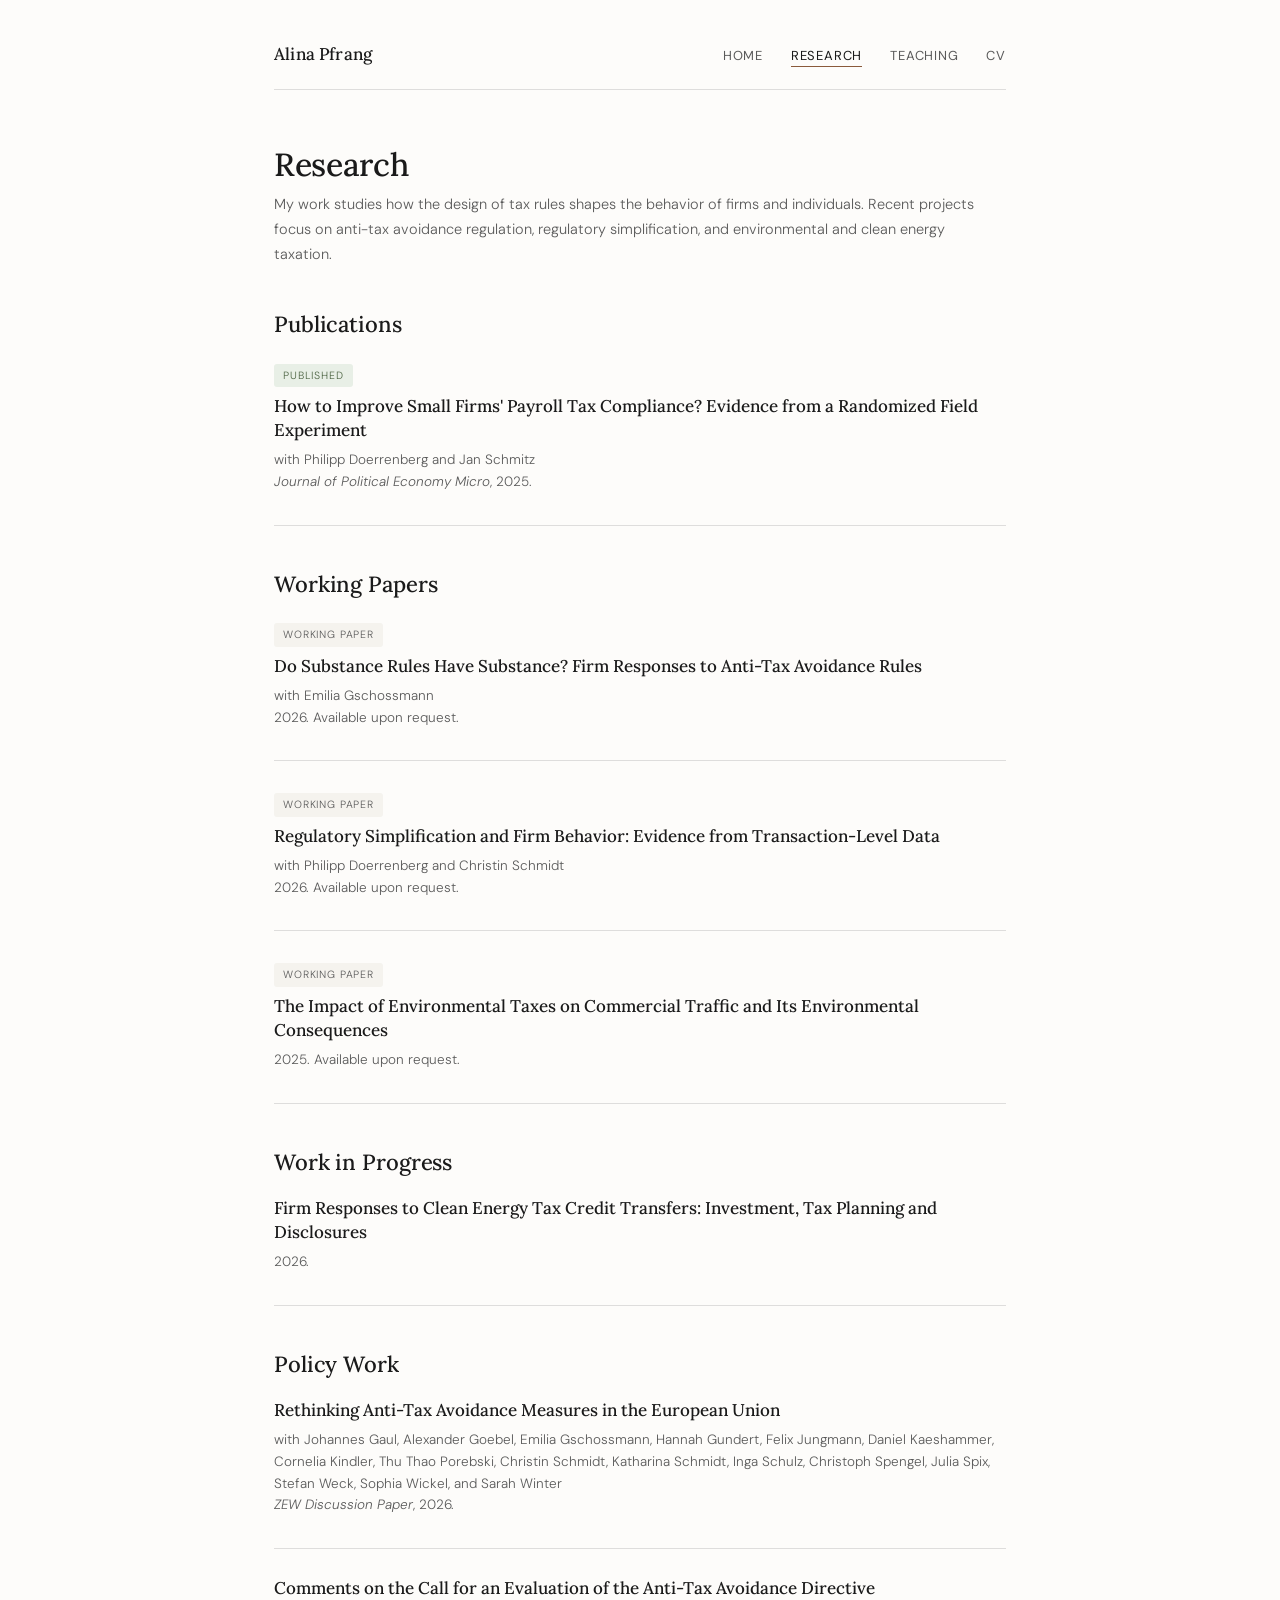
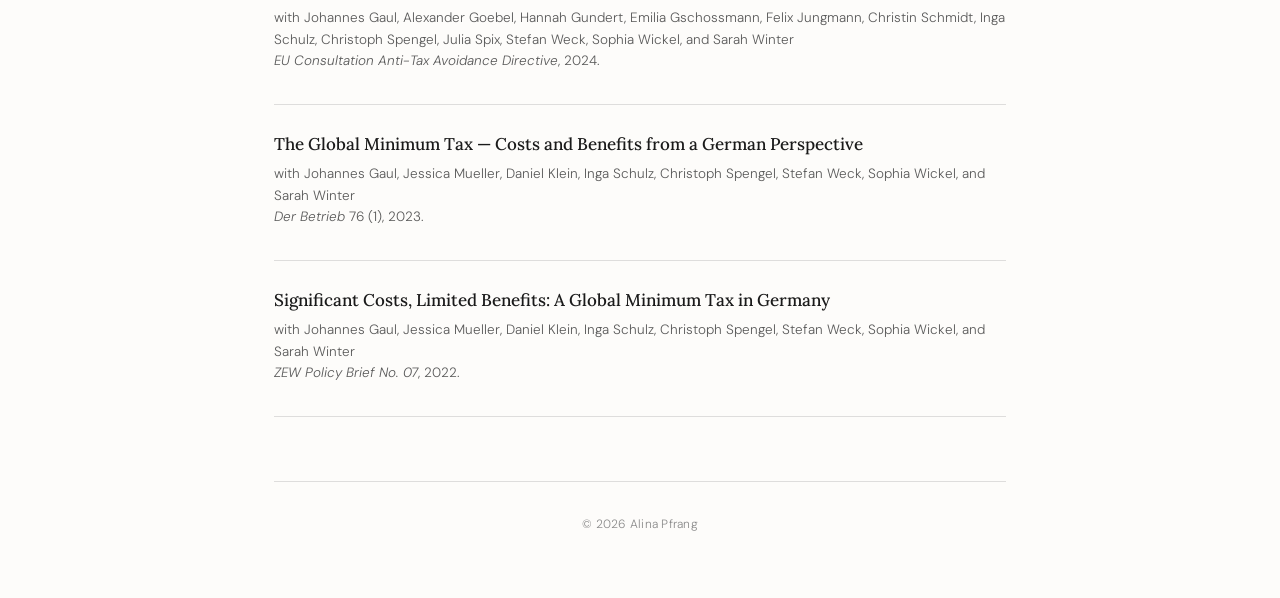
==== research.html @ 9f06b7e9 "Add files via upload" ====
<!DOCTYPE html>
<html lang="en">
<head>
  <meta charset="UTF-8">
  <meta name="viewport" content="width=device-width, initial-scale=1.0">
  <title>Research — Alina Pfrang</title>
  <meta name="description" content="Research and publications by Alina Pfrang on tax accounting, anti-tax avoidance, regulatory simplification, and environmental taxation.">
  <link rel="stylesheet" href="style.css">
</head>
<body>
  <div class="container">
    <nav>
      <a href="index.html" class="nav-name">Alina Pfrang</a>
      <ul class="nav-links">
        <li><a href="index.html">Home</a></li>
        <li><a href="research.html" class="active">Research</a></li>
        <li><a href="teaching.html">Teaching</a></li>
        <li><a href="assets/CV_AlinaPfrang.pdf" target="_blank">CV</a></li>
      </ul>
    </nav>

    <h1>Research</h1>
    <p class="section-intro">
      My work studies how the design of tax rules shapes the behavior of firms
      and individuals. Recent projects focus on anti-tax avoidance regulation,
      regulatory simplification, and environmental and clean energy taxation.
    </p>

    <h2>Publications</h2>

    <div class="paper">
      <span class="paper-status published">Published</span>
      <h3 class="paper-title" style="font-size:17px; color:var(--text-primary); text-transform:none; letter-spacing:0; font-family:'Lora',serif; font-weight:500; margin-top:0;">
        How to Improve Small Firms' Payroll Tax Compliance? Evidence from a Randomized Field Experiment
      </h3>
      <p class="paper-meta">
        with Philipp Doerrenberg and Jan Schmitz<br>
        <em>Journal of Political Economy Micro</em>, 2025.
      </p>
    </div>

    <h2>Working Papers</h2>

    <div class="paper">
      <span class="paper-status">Working paper</span>
      <h3 class="paper-title" style="font-size:17px; color:var(--text-primary); text-transform:none; letter-spacing:0; font-family:'Lora',serif; font-weight:500; margin-top:0;">
        Do Substance Rules Have Substance? Firm Responses to Anti-Tax Avoidance Rules
      </h3>
      <p class="paper-meta">
        with Emilia Gschossmann<br>
        2026. Available upon request.
      </p>
    </div>

    <div class="paper">
      <span class="paper-status">Working paper</span>
      <h3 class="paper-title" style="font-size:17px; color:var(--text-primary); text-transform:none; letter-spacing:0; font-family:'Lora',serif; font-weight:500; margin-top:0;">
        Regulatory Simplification and Firm Behavior: Evidence from Transaction-Level Data
      </h3>
      <p class="paper-meta">
        with Philipp Doerrenberg and Christin Schmidt<br>
        2026. Available upon request.
      </p>
    </div>

    <div class="paper">
      <span class="paper-status">Working paper</span>
      <h3 class="paper-title" style="font-size:17px; color:var(--text-primary); text-transform:none; letter-spacing:0; font-family:'Lora',serif; font-weight:500; margin-top:0;">
        The Impact of Environmental Taxes on Commercial Traffic and Its Environmental Consequences
      </h3>
      <p class="paper-meta">
        2025. Available upon request.
      </p>
    </div>

    <h2>Work in Progress</h2>

    <div class="paper">
      <h3 class="paper-title" style="font-size:17px; color:var(--text-primary); text-transform:none; letter-spacing:0; font-family:'Lora',serif; font-weight:500; margin-top:0;">
        Firm Responses to Clean Energy Tax Credit Transfers: Investment, Tax Planning and Disclosures
      </h3>
      <p class="paper-meta">2026.</p>
    </div>

    <h2>Policy Work</h2>

    <div class="paper">
      <h3 class="paper-title" style="font-size:17px; color:var(--text-primary); text-transform:none; letter-spacing:0; font-family:'Lora',serif; font-weight:500; margin-top:0;">
        Rethinking Anti-Tax Avoidance Measures in the European Union
      </h3>
      <p class="paper-meta">
        with Johannes Gaul, Alexander Goebel, Emilia Gschossmann, Hannah Gundert, Felix Jungmann, Daniel Kaeshammer, Cornelia Kindler, Thu Thao Porebski, Christin Schmidt, Katharina Schmidt, Inga Schulz, Christoph Spengel, Julia Spix, Stefan Weck, Sophia Wickel, and Sarah Winter<br>
        <em>ZEW Discussion Paper</em>, 2026.
      </p>
    </div>

    <div class="paper">
      <h3 class="paper-title" style="font-size:17px; color:var(--text-primary); text-transform:none; letter-spacing:0; font-family:'Lora',serif; font-weight:500; margin-top:0;">
        Comments on the Call for an Evaluation of the Anti-Tax Avoidance Directive
      </h3>
      <p class="paper-meta">
        with Johannes Gaul, Alexander Goebel, Hannah Gundert, Emilia Gschossmann, Felix Jungmann, Christin Schmidt, Inga Schulz, Christoph Spengel, Julia Spix, Stefan Weck, Sophia Wickel, and Sarah Winter<br>
        <em>EU Consultation Anti-Tax Avoidance Directive</em>, 2024.
      </p>
    </div>

    <div class="paper">
      <h3 class="paper-title" style="font-size:17px; color:var(--text-primary); text-transform:none; letter-spacing:0; font-family:'Lora',serif; font-weight:500; margin-top:0;">
        The Global Minimum Tax — Costs and Benefits from a German Perspective
      </h3>
      <p class="paper-meta">
        with Johannes Gaul, Jessica Mueller, Daniel Klein, Inga Schulz, Christoph Spengel, Stefan Weck, Sophia Wickel, and Sarah Winter<br>
        <em>Der Betrieb</em> 76 (1), 2023.
      </p>
    </div>

    <div class="paper">
      <h3 class="paper-title" style="font-size:17px; color:var(--text-primary); text-transform:none; letter-spacing:0; font-family:'Lora',serif; font-weight:500; margin-top:0;">
        Significant Costs, Limited Benefits: A Global Minimum Tax in Germany
      </h3>
      <p class="paper-meta">
        with Johannes Gaul, Jessica Mueller, Daniel Klein, Inga Schulz, Christoph Spengel, Stefan Weck, Sophia Wickel, and Sarah Winter<br>
        <em>ZEW Policy Brief No. 07</em>, 2022.
      </p>
    </div>

    <footer>
      © 2026 Alina Pfrang
    </footer>
  </div>
</body>
</html>
---- style.css ----
/* ============================================
   Alina Pfrang — Personal Website
   Typography: Lora (serif) + DM Sans (sans-serif)
   ============================================ */

@import url('https://fonts.googleapis.com/css2?family=Lora:ital,wght@0,400;0,500;1,400&family=DM+Sans:wght@300;400;500&display=swap');

:root {
  --text-primary: #1a1a1a;
  --text-secondary: #5a5a5a;
  --text-tertiary: #8a8a8a;
  --border: rgba(0, 0, 0, 0.12);
  --border-strong: rgba(0, 0, 0, 0.25);
  --bg: #fdfcfa;
  --bg-soft: #f5f3ee;
  --accent: #8a5a3b;
}

* {
  box-sizing: border-box;
  margin: 0;
  padding: 0;
}

html { scroll-behavior: smooth; }

body {
  font-family: 'DM Sans', sans-serif;
  font-weight: 300;
  font-size: 16px;
  line-height: 1.7;
  color: var(--text-primary);
  background: var(--bg);
  -webkit-font-smoothing: antialiased;
  -moz-osx-font-smoothing: grayscale;
}

.container {
  max-width: 780px;
  margin: 0 auto;
  padding: 2.5rem 1.5rem 4rem;
}

/* ---------- Navigation ---------- */
nav {
  display: flex;
  align-items: center;
  justify-content: space-between;
  margin-bottom: 3.5rem;
  padding-bottom: 1.25rem;
  border-bottom: 1px solid var(--border);
  flex-wrap: wrap;
  gap: 1rem;
}

.nav-name {
  font-family: 'Lora', serif;
  font-size: 17px;
  font-weight: 500;
  letter-spacing: 0.01em;
  text-decoration: none;
  color: var(--text-primary);
}

.nav-links {
  display: flex;
  gap: 1.75rem;
  list-style: none;
}

.nav-links a {
  font-size: 13px;
  font-weight: 400;
  color: var(--text-secondary);
  text-decoration: none;
  letter-spacing: 0.06em;
  text-transform: uppercase;
  transition: color 0.15s;
  padding-bottom: 2px;
  border-bottom: 1px solid transparent;
}

.nav-links a:hover { color: var(--text-primary); }
.nav-links a.active {
  color: var(--text-primary);
  border-bottom-color: var(--accent);
}

/* ---------- Typography ---------- */
h1 {
  font-family: 'Lora', serif;
  font-size: 32px;
  font-weight: 500;
  line-height: 1.2;
  margin-bottom: 0.5rem;
  letter-spacing: -0.01em;
}

h2 {
  font-family: 'Lora', serif;
  font-size: 22px;
  font-weight: 500;
  margin-bottom: 1rem;
  margin-top: 2.5rem;
  letter-spacing: -0.005em;
}

h3 {
  font-family: 'DM Sans', sans-serif;
  font-size: 11px;
  font-weight: 500;
  letter-spacing: 0.12em;
  text-transform: uppercase;
  color: var(--text-secondary);
  margin-bottom: 1rem;
  margin-top: 2rem;
}

p {
  margin-bottom: 1.1rem;
  font-size: 15.5px;
}

a {
  color: var(--text-primary);
  text-decoration: underline;
  text-decoration-color: var(--border-strong);
  text-underline-offset: 3px;
  text-decoration-thickness: 1px;
  transition: text-decoration-color 0.15s;
}

a:hover { text-decoration-color: var(--accent); }

/* ---------- Home page hero ---------- */
.hero {
  display: grid;
  grid-template-columns: 1fr 220px;
  gap: 3rem;
  align-items: start;
  margin-bottom: 2rem;
}

.position {
  font-size: 14px;
  color: var(--text-secondary);
  line-height: 1.65;
  margin-bottom: 2rem;
}

.position span { display: block; }

.about-text {
  font-size: 16px;
  line-height: 1.8;
  margin-bottom: 1.5rem;
}

.interests {
  font-size: 14px;
  color: var(--text-secondary);
  margin-bottom: 2rem;
  padding-left: 1rem;
  border-left: 2px solid var(--bg-soft);
}

.interests strong {
  color: var(--text-primary);
  font-weight: 500;
}

.links {
  display: flex;
  flex-wrap: wrap;
  gap: 0.6rem;
}

.link-pill {
  font-family: 'DM Sans', sans-serif;
  font-size: 12px;
  font-weight: 400;
  letter-spacing: 0.04em;
  padding: 6px 14px;
  border: 1px solid var(--border-strong);
  border-radius: 20px;
  color: var(--text-secondary);
  text-decoration: none;
  transition: all 0.15s;
  background: transparent;
}

.link-pill:hover {
  color: var(--text-primary);
  border-color: var(--accent);
  background: var(--bg-soft);
}

/* ---------- Photo column ---------- */
.photo-col {
  display: flex;
  flex-direction: column;
  align-items: center;
  gap: 1.25rem;
}

.photo-frame {
  width: 100%;
  aspect-ratio: 4 / 5;
  border-radius: 4px;
  overflow: hidden;
  background: var(--bg-soft);
}

.photo-frame img {
  width: 100%;
  height: 100%;
  object-fit: cover;
  display: block;
}

.contact-mini {
  font-size: 12.5px;
  color: var(--text-secondary);
  text-align: center;
  line-height: 1.7;
}

.contact-mini a {
  color: var(--text-secondary);
  text-decoration: none;
}

.contact-mini a:hover { color: var(--text-primary); }

/* ---------- Research / Teaching lists ---------- */
.paper {
  margin-bottom: 1.75rem;
  padding-bottom: 1.5rem;
  border-bottom: 1px solid var(--border);
}

.paper:last-child {
  border-bottom: none;
}

.paper-title {
  font-family: 'Lora', serif;
  font-size: 17px;
  font-weight: 500;
  line-height: 1.4;
  margin-bottom: 0.4rem;
  color: var(--text-primary);
}

.paper-meta {
  font-size: 13.5px;
  color: var(--text-secondary);
  margin-bottom: 0.5rem;
  line-height: 1.6;
}

.paper-status {
  display: inline-block;
  font-family: 'DM Sans', sans-serif;
  font-size: 10.5px;
  letter-spacing: 0.08em;
  text-transform: uppercase;
  padding: 3px 9px;
  background: var(--bg-soft);
  border-radius: 3px;
  color: var(--text-secondary);
  margin-bottom: 0.5rem;
}

.paper-status.published {
  background: #e8efe6;
  color: #4a6240;
}

.section-intro {
  font-size: 14.5px;
  color: var(--text-secondary);
  margin-bottom: 2rem;
  line-height: 1.7;
}

ul.simple-list {
  list-style: none;
  padding: 0;
}

ul.simple-list li {
  font-size: 14.5px;
  padding: 0.7rem 0;
  border-bottom: 1px solid var(--border);
  color: var(--text-primary);
  line-height: 1.6;
}

ul.simple-list li:last-child { border-bottom: none; }

ul.simple-list .item-meta {
  display: block;
  font-size: 13px;
  color: var(--text-secondary);
  margin-top: 2px;
}

/* ---------- Footer ---------- */
footer {
  margin-top: 4rem;
  padding-top: 2rem;
  border-top: 1px solid var(--border);
  font-size: 12px;
  color: var(--text-tertiary);
  text-align: center;
  letter-spacing: 0.02em;
}

/* ---------- Responsive ---------- */
@media (max-width: 640px) {
  .container {
    padding: 1.5rem 1.25rem 3rem;
  }
  .hero {
    grid-template-columns: 1fr;
    gap: 2rem;
  }
  .photo-col {
    order: -1;
    max-width: 200px;
    margin: 0 auto;
  }
  h1 { font-size: 28px; }
  h2 { font-size: 20px; }
  nav {
    margin-bottom: 2rem;
  }
  .nav-links {
    gap: 1.25rem;
  }
}
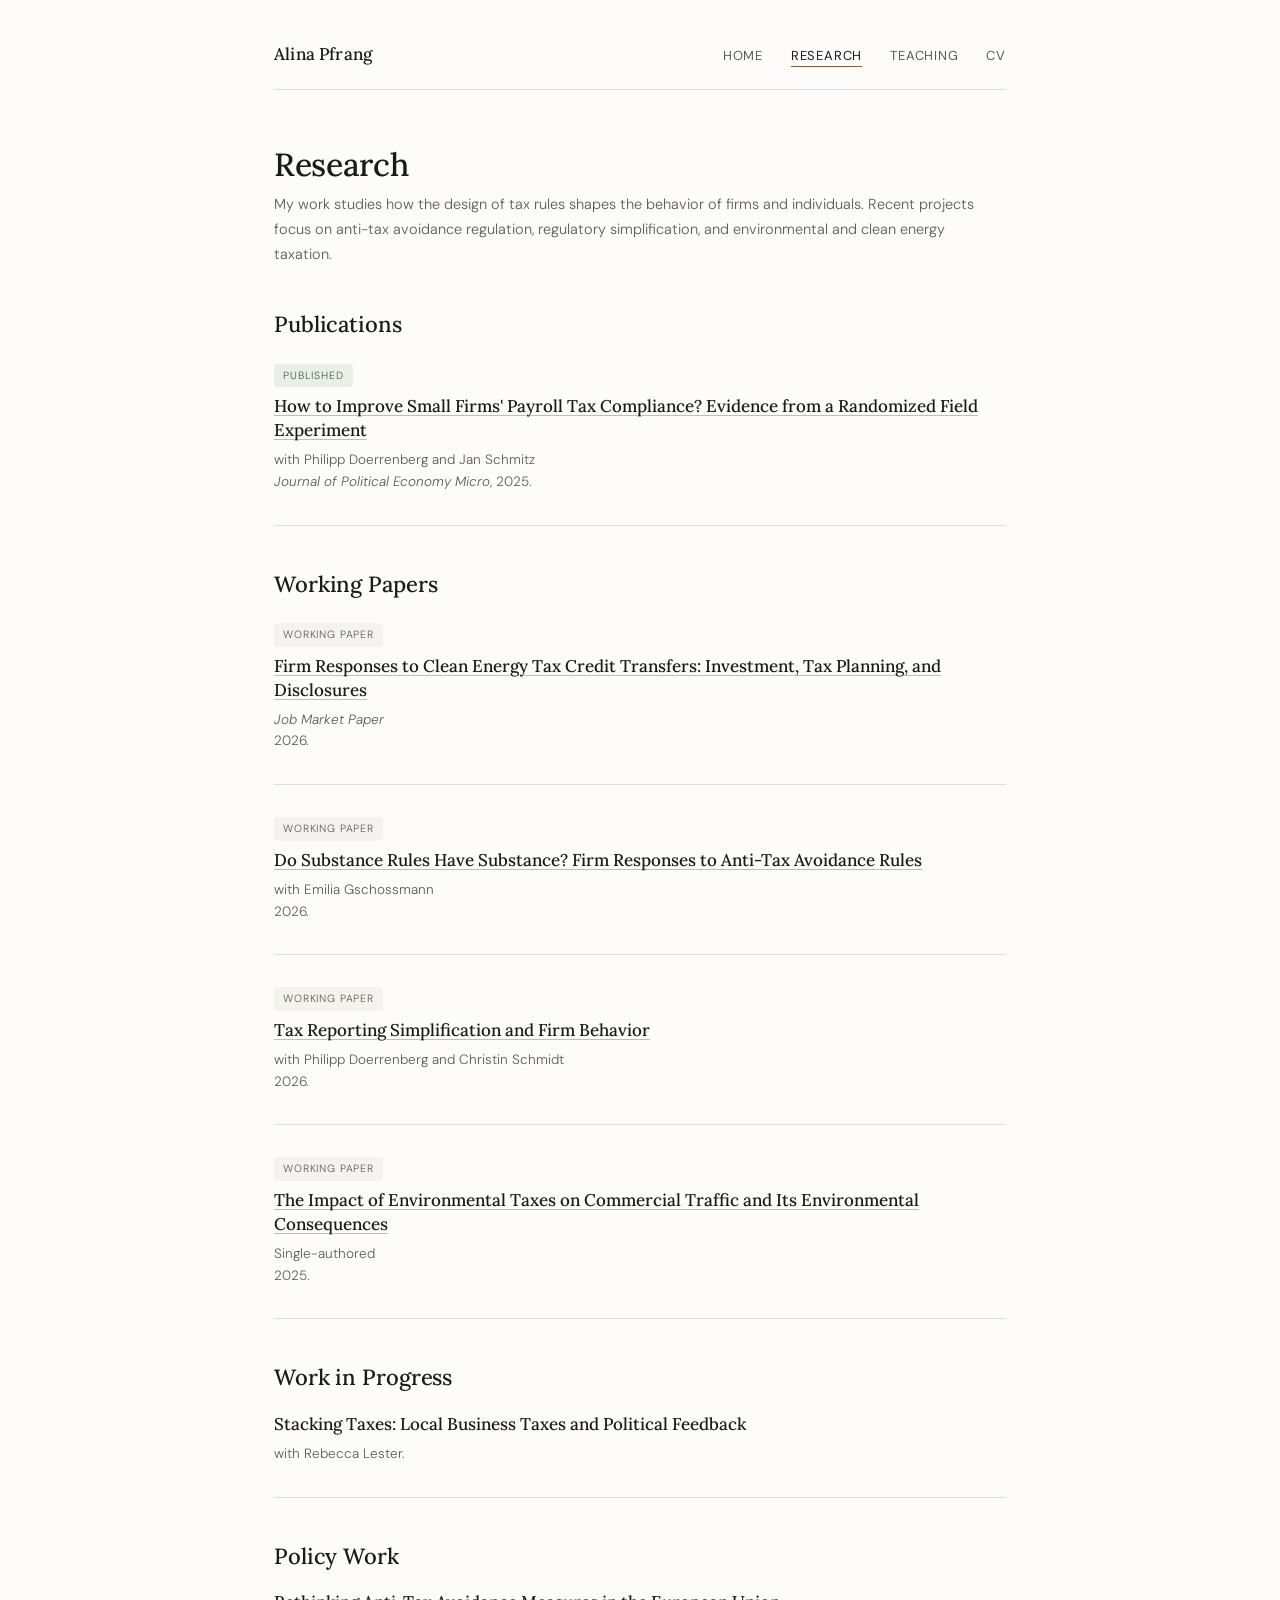
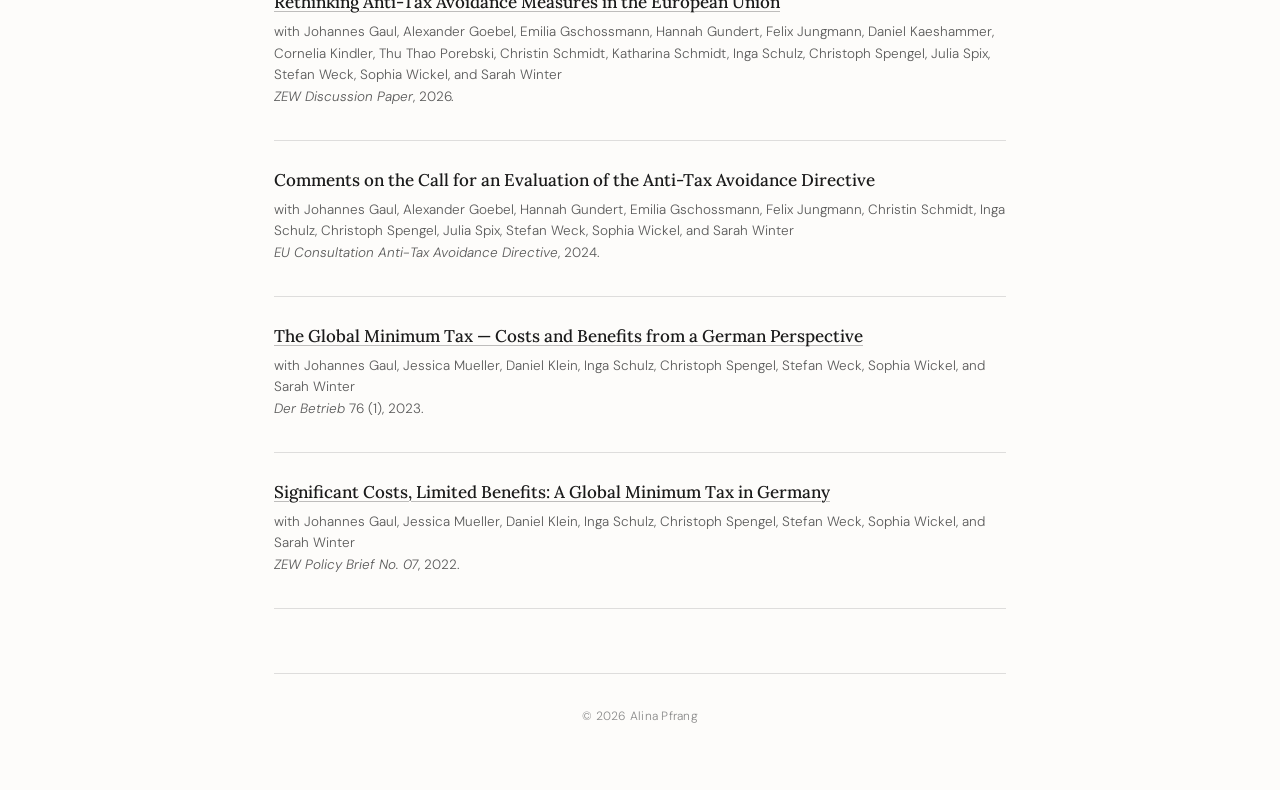
==== commit 354ae3aa: "Add files via upload" ====
--- a/research.html
+++ b/research.html
@@ -31,7 +31,7 @@
     <div class="paper">
       <span class="paper-status published">Published</span>
       <h3 class="paper-title" style="font-size:17px; color:var(--text-primary); text-transform:none; letter-spacing:0; font-family:'Lora',serif; font-weight:500; margin-top:0;">
-        How to Improve Small Firms' Payroll Tax Compliance? Evidence from a Randomized Field Experiment
+        <a href="https://doi.org/10.1086/737569" target="_blank" rel="noopener">How to Improve Small Firms' Payroll Tax Compliance? Evidence from a Randomized Field Experiment</a>
       </h3>
       <p class="paper-meta">
         with Philipp Doerrenberg and Jan Schmitz<br>
@@ -44,32 +44,44 @@
     <div class="paper">
       <span class="paper-status">Working paper</span>
       <h3 class="paper-title" style="font-size:17px; color:var(--text-primary); text-transform:none; letter-spacing:0; font-family:'Lora',serif; font-weight:500; margin-top:0;">
-        Do Substance Rules Have Substance? Firm Responses to Anti-Tax Avoidance Rules
+        <a href="assets/Pfrang_TaxCreditTransfers.pdf" target="_blank" rel="noopener">Firm Responses to Clean Energy Tax Credit Transfers: Investment, Tax Planning, and Disclosures</a>
       </h3>
       <p class="paper-meta">
-        with Emilia Gschossmann<br>
-        2026. Available upon request.
+        <em>Job Market Paper</em><br>
+        2026.
       </p>
     </div>
 
     <div class="paper">
       <span class="paper-status">Working paper</span>
       <h3 class="paper-title" style="font-size:17px; color:var(--text-primary); text-transform:none; letter-spacing:0; font-family:'Lora',serif; font-weight:500; margin-top:0;">
-        Regulatory Simplification and Firm Behavior: Evidence from Transaction-Level Data
+        <a href="assets/GschossmannPfrang2024_MultinationalsResponsesATADCFC_.pdf" target="_blank" rel="noopener">Do Substance Rules Have Substance? Firm Responses to Anti-Tax Avoidance Rules</a>
       </h3>
       <p class="paper-meta">
-        with Philipp Doerrenberg and Christin Schmidt<br>
-        2026. Available upon request.
+        with Emilia Gschossmann<br>
+        2026.
       </p>
     </div>
 
     <div class="paper">
       <span class="paper-status">Working paper</span>
       <h3 class="paper-title" style="font-size:17px; color:var(--text-primary); text-transform:none; letter-spacing:0; font-family:'Lora',serif; font-weight:500; margin-top:0;">
-        The Impact of Environmental Taxes on Commercial Traffic and Its Environmental Consequences
+        <a href="assets/DoerrenbergPfrangSchmidt2024_SimplificationVATCompliance.pdf" target="_blank" rel="noopener">Tax Reporting Simplification and Firm Behavior</a>
       </h3>
       <p class="paper-meta">
-        2025. Available upon request.
+        with Philipp Doerrenberg and Christin Schmidt<br>
+        2026.
+      </p>
+    </div>
+
+    <div class="paper">
+      <span class="paper-status">Working paper</span>
+      <h3 class="paper-title" style="font-size:17px; color:var(--text-primary); text-transform:none; letter-spacing:0; font-family:'Lora',serif; font-weight:500; margin-top:0;">
+        <a href="assets/Pfrang2025_EnvironmentalTaxTruckTraffic.pdf" target="_blank" rel="noopener">The Impact of Environmental Taxes on Commercial Traffic and Its Environmental Consequences</a>
+      </h3>
+      <p class="paper-meta">
+        Single-authored<br>
+        2025.
       </p>
     </div>
 
@@ -77,16 +89,16 @@
 
     <div class="paper">
       <h3 class="paper-title" style="font-size:17px; color:var(--text-primary); text-transform:none; letter-spacing:0; font-family:'Lora',serif; font-weight:500; margin-top:0;">
-        Firm Responses to Clean Energy Tax Credit Transfers: Investment, Tax Planning and Disclosures
+        Stacking Taxes: Local Business Taxes and Political Feedback
       </h3>
-      <p class="paper-meta">2026.</p>
+      <p class="paper-meta">with Rebecca Lester.</p>
     </div>
 
     <h2>Policy Work</h2>
 
     <div class="paper">
       <h3 class="paper-title" style="font-size:17px; color:var(--text-primary); text-transform:none; letter-spacing:0; font-family:'Lora',serif; font-weight:500; margin-top:0;">
-        Rethinking Anti-Tax Avoidance Measures in the European Union
+        <a href="https://www.zew.de/fileadmin/FTP/dp/dp26002.pdf" target="_blank" rel="noopener">Rethinking Anti-Tax Avoidance Measures in the European Union</a>
       </h3>
       <p class="paper-meta">
         with Johannes Gaul, Alexander Goebel, Emilia Gschossmann, Hannah Gundert, Felix Jungmann, Daniel Kaeshammer, Cornelia Kindler, Thu Thao Porebski, Christin Schmidt, Katharina Schmidt, Inga Schulz, Christoph Spengel, Julia Spix, Stefan Weck, Sophia Wickel, and Sarah Winter<br>
@@ -106,7 +118,7 @@
 
     <div class="paper">
       <h3 class="paper-title" style="font-size:17px; color:var(--text-primary); text-transform:none; letter-spacing:0; font-family:'Lora',serif; font-weight:500; margin-top:0;">
-        The Global Minimum Tax — Costs and Benefits from a German Perspective
+        <a href="https://www.wiso-net.de/document/MCDB__DB1423881/toc?all=" target="_blank" rel="noopener">The Global Minimum Tax — Costs and Benefits from a German Perspective</a>
       </h3>
       <p class="paper-meta">
         with Johannes Gaul, Jessica Mueller, Daniel Klein, Inga Schulz, Christoph Spengel, Stefan Weck, Sophia Wickel, and Sarah Winter<br>
@@ -116,7 +128,7 @@
 
     <div class="paper">
       <h3 class="paper-title" style="font-size:17px; color:var(--text-primary); text-transform:none; letter-spacing:0; font-family:'Lora',serif; font-weight:500; margin-top:0;">
-        Significant Costs, Limited Benefits: A Global Minimum Tax in Germany
+        <a href="https://www.zew.de/fileadmin/FTP/policybrief/en/pb07-22.pdf" target="_blank" rel="noopener">Significant Costs, Limited Benefits: A Global Minimum Tax in Germany</a>
       </h3>
       <p class="paper-meta">
         with Johannes Gaul, Jessica Mueller, Daniel Klein, Inga Schulz, Christoph Spengel, Stefan Weck, Sophia Wickel, and Sarah Winter<br>
